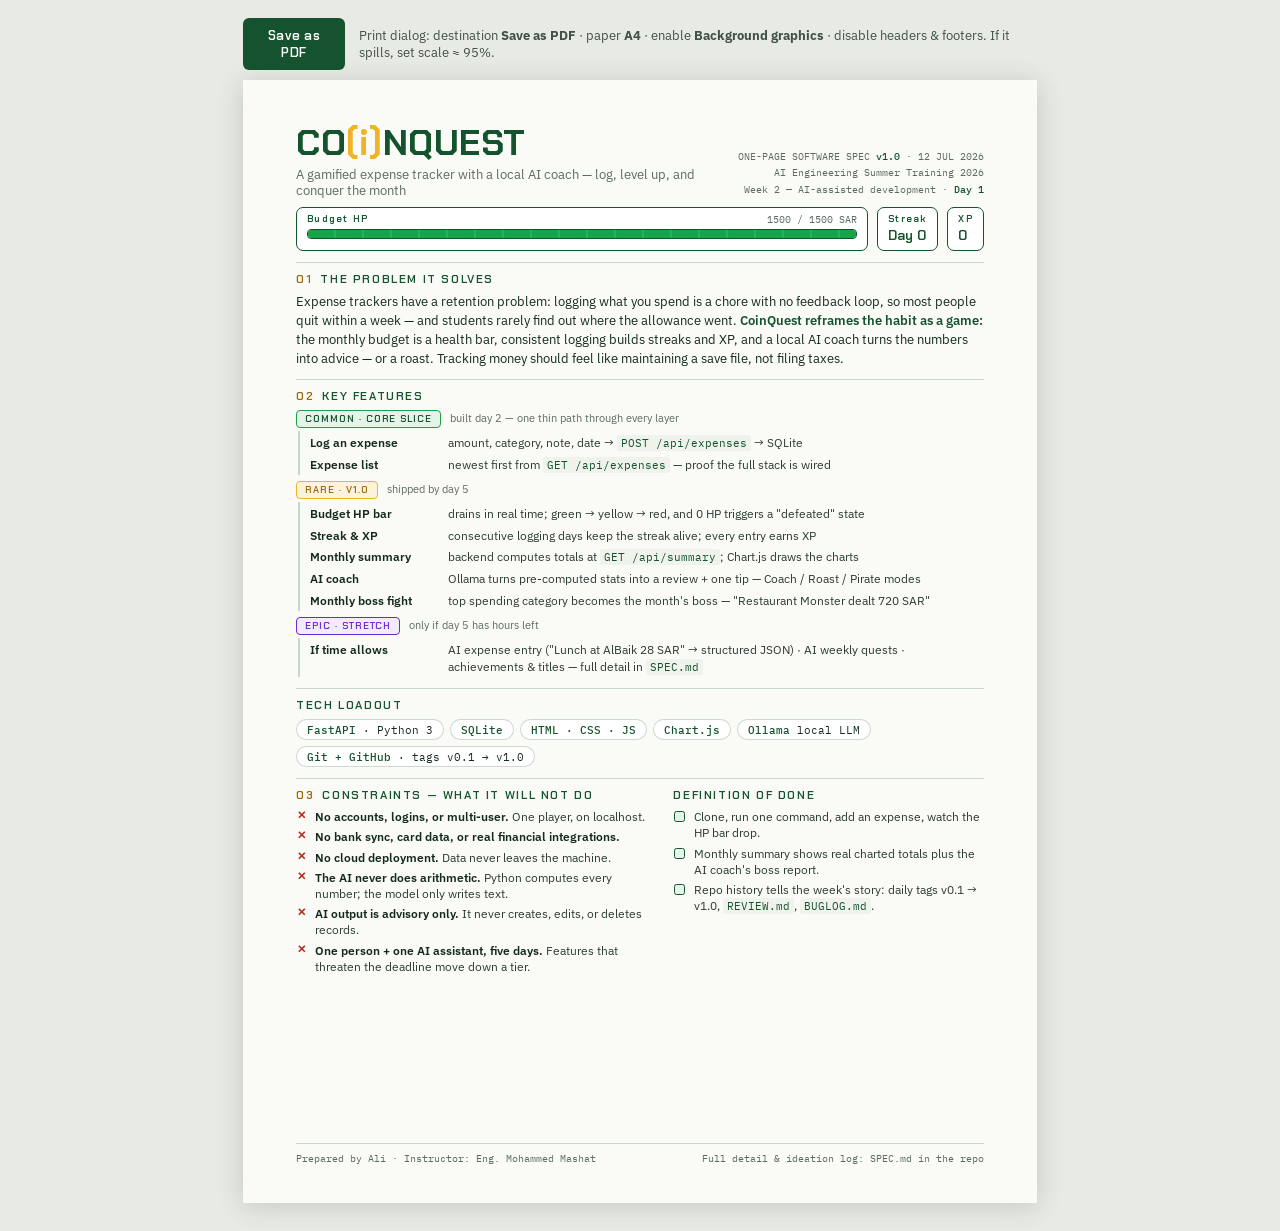
==== Week-2-AI-Assisted-Development/Day-1-Vibe-Coding-Start/coinQuest.html @ 533a4b85 "Day-2 complete task with documents + implementaions + general linkings and fixes to README.md files" ====
<!DOCTYPE html>
<html lang="en">
<head>
<meta charset="UTF-8">
<meta name="viewport" content="width=device-width, initial-scale=1.0">
<title>CoinQuest — one-page software specification</title>
<link rel="preconnect" href="https://fonts.googleapis.com">
<link rel="preconnect" href="https://fonts.gstatic.com" crossorigin>
<link href="https://fonts.googleapis.com/css2?family=Chakra+Petch:wght@500;600;700&family=IBM+Plex+Sans:wght@400;500;600&family=IBM+Plex+Mono:wght@400;500&display=swap" rel="stylesheet">
<style>
  :root{
    --paper:#FAFBF7; --ink:#152A1F; --pine:#14532D;
    --hp:#16A34A; --hp-soft:#E4F4E8;
    --gold:#996A0C; --gold-bright:#F0B429; --gold-soft:#FBF3DC;
    --epic:#6D28D9; --epic-soft:#F1EBFB;
    --bug:#B3261E; --muted:#5C6B60; --hairline:rgba(20,83,45,.22);
  }
  *{box-sizing:border-box;margin:0;padding:0;-webkit-print-color-adjust:exact;print-color-adjust:exact}
  html{background:#E8EBE4}
  body{font-family:"IBM Plex Sans",sans-serif;color:var(--ink)}

  .toolbar{max-width:210mm;margin:18px auto 10px;display:flex;align-items:center;gap:14px;font-size:13px;color:#41504A}
  .toolbar button{font-family:"Chakra Petch",sans-serif;font-weight:600;font-size:13px;letter-spacing:.04em;
    background:var(--pine);color:#fff;border:none;border-radius:6px;padding:9px 16px;cursor:pointer}
  .toolbar button:hover{background:#0E3D21}
  .toolbar button:focus-visible{outline:3px solid var(--gold-bright);outline-offset:2px}

  .page{width:210mm;min-height:297mm;margin:0 auto 28px;background:var(--paper);
    padding:12mm 14mm 10mm;box-shadow:0 3px 24px rgba(21,42,31,.18);
    display:flex;flex-direction:column}

  .masthead{display:flex;justify-content:space-between;align-items:flex-end;gap:16px}
  h1{font-family:"Chakra Petch",sans-serif;font-weight:700;font-size:36px;line-height:1;
    letter-spacing:.015em;color:var(--pine)}
  h1 .coin{color:var(--gold-bright)}
  .tagline{font-size:12.5px;color:var(--muted);margin-top:5px}
  .stamp{text-align:right;font-family:"IBM Plex Mono",monospace;font-size:10px;line-height:1.65;color:var(--muted);white-space:nowrap}
  .stamp b{color:var(--pine);font-weight:500}

  .hud{display:flex;gap:9px;margin-top:9px}
  .hud-cell{border:1px solid var(--pine);border-radius:7px;background:#fff;
    padding:5px 10px 6px;display:flex;flex-direction:column;gap:3px}
  .hud-cell.hp{flex:1}
  .hud-label{font-family:"Chakra Petch",sans-serif;font-size:9.5px;font-weight:600;
    letter-spacing:.13em;color:var(--pine);display:flex;justify-content:space-between;gap:12px}
  .hud-label .val{font-family:"IBM Plex Mono",monospace;letter-spacing:0;color:var(--muted);font-weight:400}
  .bar{height:10px;border:1px solid var(--pine);border-radius:4px;background:var(--hp-soft);overflow:hidden}
  .bar .fill{height:100%;width:100%;background:repeating-linear-gradient(90deg,var(--hp) 0 26px,#1DB558 26px 28px)}
  .hud-num{font-family:"Chakra Petch",sans-serif;font-size:14px;font-weight:600;color:var(--pine);line-height:1.1}

  section{margin-top:11px;padding-top:9px;border-top:1px solid var(--hairline)}
  .sec-label{font-family:"Chakra Petch",sans-serif;font-size:11.5px;font-weight:600;
    letter-spacing:.14em;text-transform:uppercase;color:var(--pine);margin-bottom:6px}
  .sec-label .no{color:var(--gold);margin-right:8px}
  p.lead{font-size:12.8px;line-height:1.48;max-width:182mm}
  p.lead em{font-style:normal;font-weight:600;color:var(--pine)}

  .tier{margin-top:6px}
  .tier-head{display:flex;align-items:baseline;gap:9px;margin-bottom:3px}
  .chip{font-family:"Chakra Petch",sans-serif;font-size:9.5px;font-weight:600;letter-spacing:.1em;
    text-transform:uppercase;border-radius:4px;padding:2px 8px;border:1px solid;white-space:nowrap}
  .chip.common{background:var(--hp-soft);border-color:var(--hp);color:var(--pine)}
  .chip.rare{background:var(--gold-soft);border-color:var(--gold-bright);color:var(--gold)}
  .chip.epic{background:var(--epic-soft);border-color:var(--epic);color:var(--epic)}
  .tier-note{font-size:11px;color:var(--muted)}
  .feat{display:flex;gap:10px;padding:2.5px 0 2.5px 10px;border-left:2px solid var(--hairline);
    margin-left:2px;align-items:baseline}
  .feat .name{font-weight:600;font-size:12.4px;flex:0 0 128px;color:var(--ink)}
  .feat .desc{font-size:12.2px;line-height:1.38;color:#2C3B32}
  .feat code,.mono{font-family:"IBM Plex Mono",monospace;font-size:10.8px;background:#EFF3EC;
    border-radius:3px;padding:1px 4px;color:var(--pine)}

  .loadout{display:flex;align-items:center;flex-wrap:wrap;gap:6px}
  .pill{font-family:"IBM Plex Mono",monospace;font-size:10.5px;border:1px solid var(--hairline);
    border-radius:99px;padding:2.5px 10px;background:#fff;color:var(--ink)}
  .pill b{font-weight:500;color:var(--pine)}

  .cols{display:grid;grid-template-columns:1.15fr 1fr;gap:20px}
  ul.nots,ul.done{list-style:none;display:flex;flex-direction:column;gap:4px}
  ul.nots li{font-size:12px;line-height:1.35;padding-left:19px;position:relative;color:#2C3B32}
  ul.nots li::before{content:"✕";position:absolute;left:1px;top:0;font-family:"Chakra Petch",sans-serif;
    font-weight:700;font-size:10.5px;color:var(--bug)}
  ul.nots li b{font-weight:600;color:var(--ink)}
  ul.done li{font-size:12px;line-height:1.35;padding-left:21px;position:relative;color:#2C3B32}
  ul.done li::before{content:"";position:absolute;left:1px;top:2px;width:9px;height:9px;
    border:1.5px solid var(--pine);border-radius:2.5px;background:var(--hp-soft)}

  footer{margin-top:auto;padding-top:8px;border-top:1px solid var(--hairline);
    display:flex;justify-content:space-between;gap:14px;
    font-family:"IBM Plex Mono",monospace;font-size:9.5px;color:var(--muted)}

  @page{size:A4;margin:0}
  @media print{
    html{background:#fff}
    .toolbar{display:none}
    .page{margin:0;box-shadow:none;width:210mm;min-height:297mm}
    section{break-inside:avoid}
  }
  @media (max-width:820px){
    .page{width:100%;min-height:0;padding:24px 18px}
    .cols{grid-template-columns:1fr}
    .masthead{flex-direction:column;align-items:flex-start}
    .stamp{text-align:left}
  }
</style>
</head>
<body>

<div class="toolbar">
  <button onclick="window.print()">Save as PDF</button>
  <span>Print dialog: destination <b>Save as PDF</b> · paper <b>A4</b> · enable <b>Background graphics</b> · disable headers &amp; footers. If it spills, set scale ≈ 95%.</span>
</div>

<div class="page">

  <header>
    <div class="masthead">
      <div>
        <h1>CO<span class="coin">(i)</span>NQUEST</h1>
        <div class="tagline">A gamified expense tracker with a local AI coach — log, level up, and conquer the month</div>
      </div>
      <div class="stamp">
        ONE-PAGE SOFTWARE SPEC <b>v1.0</b> · 12 JUL 2026<br>
        AI Engineering Summer Training 2026<br>
        Week 2 — AI-assisted development · <b>Day 1</b>
      </div>
    </div>
    <div class="hud" aria-hidden="true">
      <div class="hud-cell hp">
        <div class="hud-label"><span>Budget HP</span><span class="val">1500 / 1500 SAR</span></div>
        <div class="bar"><div class="fill"></div></div>
      </div>
      <div class="hud-cell">
        <div class="hud-label">Streak</div>
        <div class="hud-num">Day 0</div>
      </div>
      <div class="hud-cell">
        <div class="hud-label">XP</div>
        <div class="hud-num">0</div>
      </div>
    </div>
  </header>

  <section>
    <div class="sec-label"><span class="no">01</span>The problem it solves</div>
    <p class="lead">
      Expense trackers have a retention problem: logging what you spend is a chore with no feedback
      loop, so most people quit within a week — and students rarely find out where the allowance went.
      <em>CoinQuest reframes the habit as a game:</em> the monthly budget is a health bar, consistent
      logging builds streaks and XP, and a local AI coach turns the numbers into advice — or a roast.
      Tracking money should feel like maintaining a save file, not filing taxes.
    </p>
  </section>

  <section>
    <div class="sec-label"><span class="no">02</span>Key features</div>

    <div class="tier" style="margin-top:1px">
      <div class="tier-head"><span class="chip common">Common · core slice</span><span class="tier-note">built day 2 — one thin path through every layer</span></div>
      <div class="feat"><span class="name">Log an expense</span><span class="desc">amount, category, note, date → <code>POST /api/expenses</code> → SQLite</span></div>
      <div class="feat"><span class="name">Expense list</span><span class="desc">newest first from <code>GET /api/expenses</code> — proof the full stack is wired</span></div>
    </div>

    <div class="tier">
      <div class="tier-head"><span class="chip rare">Rare · v1.0</span><span class="tier-note">shipped by day 5</span></div>
      <div class="feat"><span class="name">Budget HP bar</span><span class="desc">drains in real time; green → yellow → red, and 0 HP triggers a "defeated" state</span></div>
      <div class="feat"><span class="name">Streak &amp; XP</span><span class="desc">consecutive logging days keep the streak alive; every entry earns XP</span></div>
      <div class="feat"><span class="name">Monthly summary</span><span class="desc">backend computes totals at <code>GET /api/summary</code>; Chart.js draws the charts</span></div>
      <div class="feat"><span class="name">AI coach</span><span class="desc">Ollama turns pre-computed stats into a review + one tip — Coach / Roast / Pirate modes</span></div>
      <div class="feat"><span class="name">Monthly boss fight</span><span class="desc">top spending category becomes the month's boss — "Restaurant Monster dealt 720 SAR"</span></div>
    </div>

    <div class="tier">
      <div class="tier-head"><span class="chip epic">Epic · stretch</span><span class="tier-note">only if day 5 has hours left</span></div>
      <div class="feat"><span class="name">If time allows</span><span class="desc">AI expense entry ("Lunch at AlBaik 28 SAR" → structured JSON) · AI weekly quests · achievements &amp; titles — full detail in <code>SPEC.md</code></span></div>
    </div>
  </section>

  <section>
    <div class="sec-label">Tech loadout</div>
    <div class="loadout">
      <span class="pill"><b>FastAPI</b> · Python 3</span>
      <span class="pill"><b>SQLite</b></span>
      <span class="pill"><b>HTML · CSS · JS</b></span>
      <span class="pill"><b>Chart.js</b></span>
      <span class="pill"><b>Ollama</b> local LLM</span>
      <span class="pill"><b>Git + GitHub</b> · tags v0.1 → v1.0</span>
    </div>
  </section>

  <section>
    <div class="cols">
      <div>
        <div class="sec-label"><span class="no">03</span>Constraints — what it will not do</div>
        <ul class="nots">
          <li><b>No accounts, logins, or multi-user.</b> One player, on localhost.</li>
          <li><b>No bank sync, card data, or real financial integrations.</b></li>
          <li><b>No cloud deployment.</b> Data never leaves the machine.</li>
          <li><b>The AI never does arithmetic.</b> Python computes every number; the model only writes text.</li>
          <li><b>AI output is advisory only.</b> It never creates, edits, or deletes records.</li>
          <li><b>One person + one AI assistant, five days.</b> Features that threaten the deadline move down a tier.</li>
        </ul>
      </div>
      <div>
        <div class="sec-label">Definition of done</div>
        <ul class="done">
          <li>Clone, run one command, add an expense, watch the HP bar drop.</li>
          <li>Monthly summary shows real charted totals plus the AI coach's boss report.</li>
          <li>Repo history tells the week's story: daily tags v0.1 → v1.0, <span class="mono">REVIEW.md</span>, <span class="mono">BUGLOG.md</span>.</li>
        </ul>
      </div>
    </div>
  </section>

  <footer>
    <span>Prepared by Ali · Instructor: Eng. Mohammed Mashat</span>
    <span>Full detail &amp; ideation log: SPEC.md in the repo</span>
  </footer>

</div>

</body>
</html>
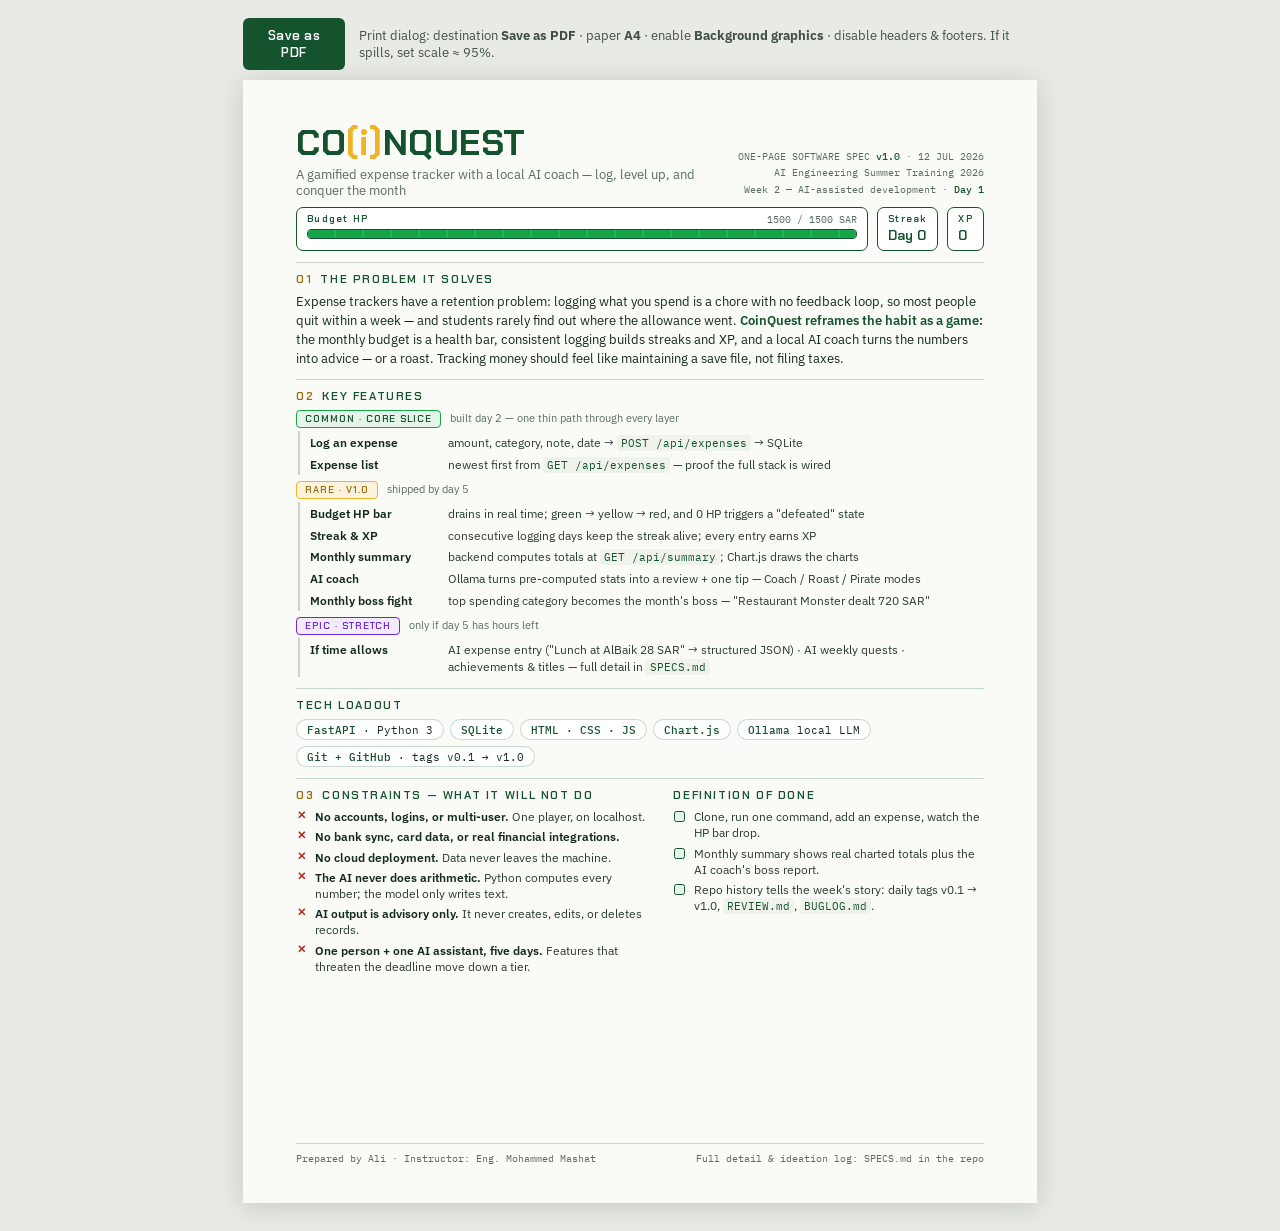
==== commit 07ba09bc: "COMPLETED WEEK-3 TASKS + IMPLEMENTATIONS + DOCUMENTATIONS + FILE LINKINGS" ====
--- a/Week-2-AI-Assisted-Development/Day-1-Vibe-Coding-Start/coinQuest.html
+++ b/Week-2-AI-Assisted-Development/Day-1-Vibe-Coding-Start/coinQuest.html
@@ -172,7 +172,7 @@
 
     <div class="tier">
       <div class="tier-head"><span class="chip epic">Epic · stretch</span><span class="tier-note">only if day 5 has hours left</span></div>
-      <div class="feat"><span class="name">If time allows</span><span class="desc">AI expense entry ("Lunch at AlBaik 28 SAR" → structured JSON) · AI weekly quests · achievements &amp; titles — full detail in <code>SPEC.md</code></span></div>
+      <div class="feat"><span class="name">If time allows</span><span class="desc">AI expense entry ("Lunch at AlBaik 28 SAR" → structured JSON) · AI weekly quests · achievements &amp; titles — full detail in <code>SPECS.md</code></span></div>
     </div>
   </section>
 
@@ -214,7 +214,7 @@
 
   <footer>
     <span>Prepared by Ali · Instructor: Eng. Mohammed Mashat</span>
-    <span>Full detail &amp; ideation log: SPEC.md in the repo</span>
+    <span>Full detail &amp; ideation log: SPECS.md in the repo</span>
   </footer>
 
 </div>
